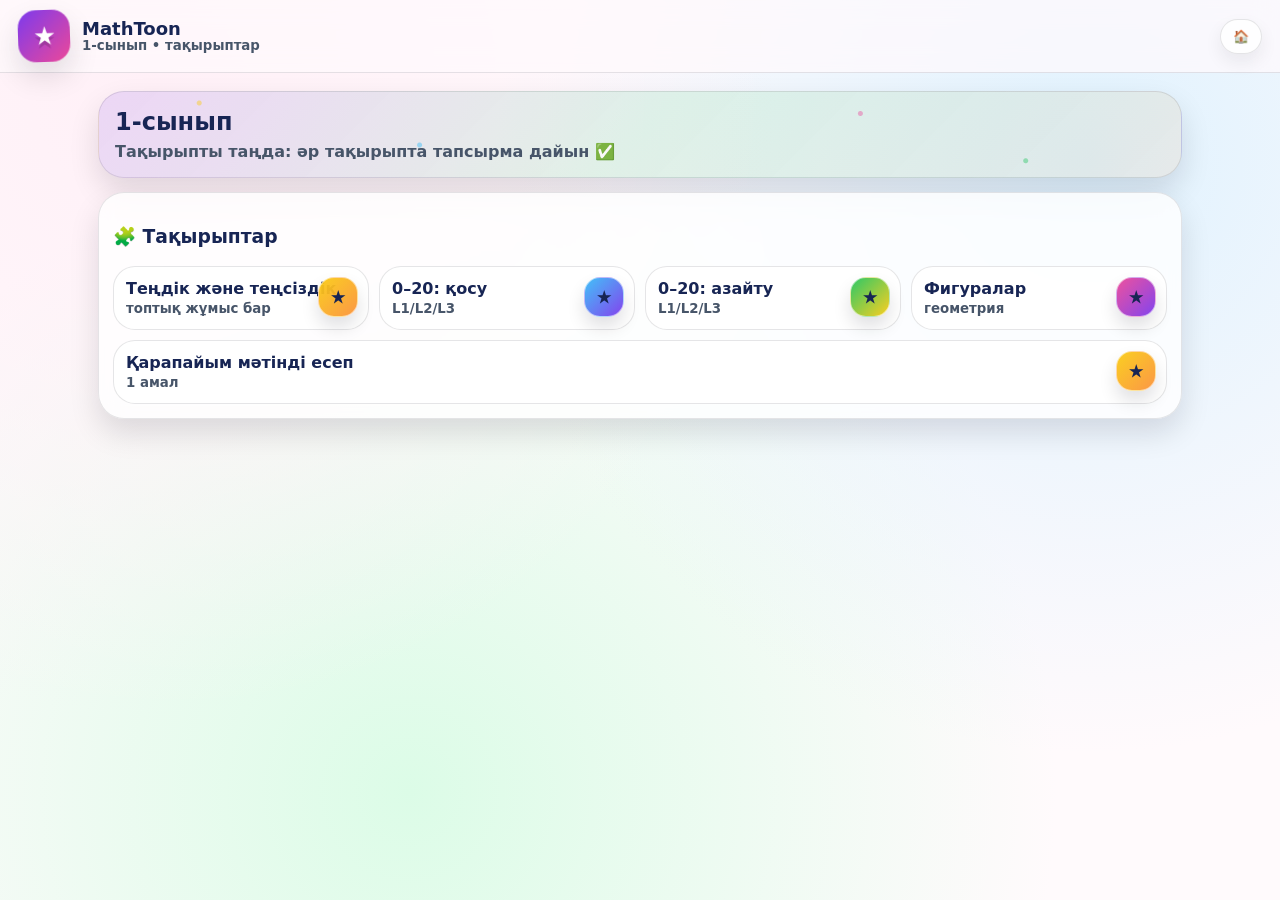
==== grade-1.html @ 5e0934bc "Create grade-1.html" ====
<!doctype html>
<html lang="kk">
<head>
  <meta charset="utf-8"/><meta name="viewport" content="width=device-width,initial-scale=1"/>
  <title>1-сынып • MathToon</title>
  <link rel="stylesheet" href="assets/style.css"/>
</head>
<body>
  <div class="topbar"><div class="nav">
    <div class="brand"><div class="logo"></div><div><h1>MathToon</h1><small>1-сынып • тақырыптар</small></div></div>
    <div class="pills"><a class="pill" href="index.html">🏠</a></div>
  </div></div>

  <div class="container">
    <section class="hero"><div class="sparkles"></div>
      <h2>1-сынып</h2><p>Тақырыпты таңда: әр тақырыпта тапсырма дайын ✅</p>
    </section>

    <div class="grid">
      <div class="card">
        <h3>🧩 Тақырыптар</h3>
        <div class="kids">
          <a class="kid" href="topic.html?g=1&tid=g1-eq89"><div class="sticker st1">★</div><strong>Теңдік және теңсіздік</strong><small>топтық жұмыс бар</small></a>
          <a class="kid" href="topic.html?g=1&tid=g1-add20"><div class="sticker st2">★</div><strong>0–20: қосу</strong><small>L1/L2/L3</small></a>
          <a class="kid" href="topic.html?g=1&tid=g1-sub20"><div class="sticker st3">★</div><strong>0–20: азайту</strong><small>L1/L2/L3</small></a>
          <a class="kid" href="topic.html?g=1&tid=g1-shapes"><div class="sticker st4">★</div><strong>Фигуралар</strong><small>геометрия</small></a>
          <a class="kid" href="topic.html?g=1&tid=g1-story1"><div class="sticker st1">★</div><strong>Қарапайым мәтінді есеп</strong><small>1 амал</small></a>
        </div>
      </div>
    </div>
  </div>
</body>
</html>
---- assets/style.css ----
:root{
  --bg1:#fff0f7; --bg2:#e0f2fe; --bg3:#dcfce7;
  --card:#ffffffcc; --ink:#172554; --muted:#475569;
  --p:#7c3aed; --g:#22c55e; --o:#fb923c; --b:#38bdf8; --y:#facc15; --pink:#ec4899;
  --stroke: rgba(2,6,23,.10);
  --shadow: 0 14px 30px rgba(2,6,23,.12);
  --r: 26px;
}
*{box-sizing:border-box}
html,body{height:100%}
body{
  margin:0;
  font-family: ui-rounded, system-ui, -apple-system, Segoe UI, Roboto, Arial;
  color:var(--ink);
  background:
    radial-gradient(circle at 12% 10%, var(--bg1), transparent 45%),
    radial-gradient(circle at 85% 18%, var(--bg2), transparent 45%),
    radial-gradient(circle at 32% 88%, var(--bg3), transparent 55%),
    #fffafc;
  overflow-x:hidden;
}
a{color:inherit;text-decoration:none}
.container{max-width:1120px;margin:0 auto;padding:18px}
.topbar{
  position:sticky;top:0;z-index:20;
  backdrop-filter: blur(12px);
  background: rgba(255,250,252,.72);
  border-bottom:1px solid var(--stroke);
}
.nav{display:flex;align-items:center;justify-content:space-between;gap:12px;padding:10px 18px}
.brand{display:flex;align-items:center;gap:12px}
.logo{
  width:52px;height:52px;border-radius:18px;
  background: linear-gradient(135deg, var(--p), var(--pink));
  box-shadow: var(--shadow);
  position:relative;
  transform: rotate(-2deg);
}
.logo:after{
  content:"★";
  position:absolute;inset:0;
  display:grid;place-items:center;
  color:white;font-weight:1000;font-size:22px;
  text-shadow: 0 4px 0 rgba(0,0,0,.15);
}
.brand h1{margin:0;font-size:18px;line-height:1.1}
.brand small{display:block;color:var(--muted);font-weight:900}
.pills{display:flex;gap:8px;flex-wrap:wrap}
.pill{
  padding:9px 12px;border-radius:999px;
  border:1px solid var(--stroke);
  background: rgba(255,255,255,.75);
  box-shadow: 0 8px 18px rgba(2,6,23,.07);
  font-weight:1000;font-size:13px;
  transition: transform .15s ease;
}
.pill:hover{transform: translateY(-1px) scale(1.01)}
.hero{
  border-radius: var(--r);
  border:1px solid var(--stroke);
  box-shadow: var(--shadow);
  padding:16px;
  background: linear-gradient(135deg, rgba(124,58,237,.14), rgba(34,197,94,.12), rgba(251,146,60,.10));
  position:relative;
  overflow:hidden;
}
.hero h2{margin:0 0 6px 0;font-size:24px}
.hero p{margin:0;color:var(--muted);font-weight:900}
.sparkles{
  position:absolute;inset:-10px;pointer-events:none;opacity:.55;
  background-image:
    radial-gradient(circle at 10% 20%, rgba(250,204,21,.8) 0 2px, transparent 3px),
    radial-gradient(circle at 30% 60%, rgba(56,189,248,.8) 0 2px, transparent 3px),
    radial-gradient(circle at 70% 30%, rgba(236,72,153,.75) 0 2px, transparent 3px),
    radial-gradient(circle at 85% 75%, rgba(34,197,94,.75) 0 2px, transparent 3px);
  animation: floaty 6s ease-in-out infinite;
}
@keyframes floaty{0%{transform:translateY(0)}50%{transform:translateY(-10px)}100%{transform:translateY(0)}}
.grid{display:grid;grid-template-columns:repeat(12,1fr);gap:14px;margin-top:14px}
.card{
  grid-column: span 12;
  background: var(--card);
  border:1px solid var(--stroke);
  border-radius: var(--r);
  padding:14px;
  box-shadow: var(--shadow);
  backdrop-filter: blur(10px);
}
@media(min-width:860px){ .span6{grid-column: span 6;} }
.btn{
  display:inline-flex;align-items:center;gap:10px;
  padding:12px 14px;border-radius:18px;
  border:1px solid var(--stroke);
  background: rgba(255,255,255,.85);
  font-weight:1000;
  cursor:pointer;
  transition: transform .15s ease;
}
.btn:hover{transform: translateY(-1px)}
.btn.g{background: linear-gradient(135deg, rgba(34,197,94,.18), rgba(56,189,248,.12))}
.btn.p{background: linear-gradient(135deg, rgba(124,58,237,.16), rgba(236,72,153,.12))}
.btn.o{background: linear-gradient(135deg, rgba(251,146,60,.18), rgba(250,204,21,.16))}
.badges{display:flex;gap:8px;flex-wrap:wrap;margin-top:8px}
.badge{
  padding:7px 10px;border-radius:999px;
  background: rgba(124,58,237,.10);
  border:1px dashed rgba(124,58,237,.22);
  font-weight:1000;font-size:12px;
}
.kids{display:flex;gap:10px;flex-wrap:wrap;margin-top:10px}
.kid{
  flex:1 1 210px;
  border-radius:22px;
  padding:12px;
  border:1px solid var(--stroke);
  background: rgba(255,255,255,.82);
  position:relative;
}
.kid strong{display:block;font-size:16px}
.kid small{color:var(--muted);font-weight:900}
.kid .sticker{
  position:absolute;right:10px;top:10px;
  width:40px;height:40px;border-radius:16px;
  display:grid;place-items:center;font-weight:1000;
  box-shadow: 0 10px 18px rgba(2,6,23,.12);
  border:1px solid rgba(255,255,255,.55);
}
.st1{background: linear-gradient(135deg, rgba(250,204,21,.95), rgba(251,146,60,.95));}
.st2{background: linear-gradient(135deg, rgba(56,189,248,.95), rgba(124,58,237,.95));}
.st3{background: linear-gradient(135deg, rgba(34,197,94,.95), rgba(250,204,21,.95));}
.st4{background: linear-gradient(135deg, rgba(236,72,153,.95), rgba(124,58,237,.95));}
.input, select{
  width:100%;
  padding:11px 12px;
  border-radius:18px;
  border:1px solid var(--stroke);
  background: rgba(255,255,255,.95);
  font-weight:1000;
}
.embed{
  position:relative; padding-top:56.25%;
  border-radius:22px; overflow:hidden;
  border:1px solid var(--stroke);
  background: rgba(2,6,23,.03);
}
.embed iframe{position:absolute; inset:0; width:100%; height:100%; border:0}
.notice{
  padding:12px;border-radius:22px;
  border:1px solid rgba(251,146,60,.26);
  background: rgba(251,146,60,.10);
  font-weight:1000;
}
.starbar{display:flex;gap:4px;margin-top:8px}
.star{filter: drop-shadow(0 6px 10px rgba(2,6,23,.18));}
@media print{
  .topbar,.btn,.pill{display:none !important}
  body{background:#fff}
  .card,.hero{box-shadow:none}
}
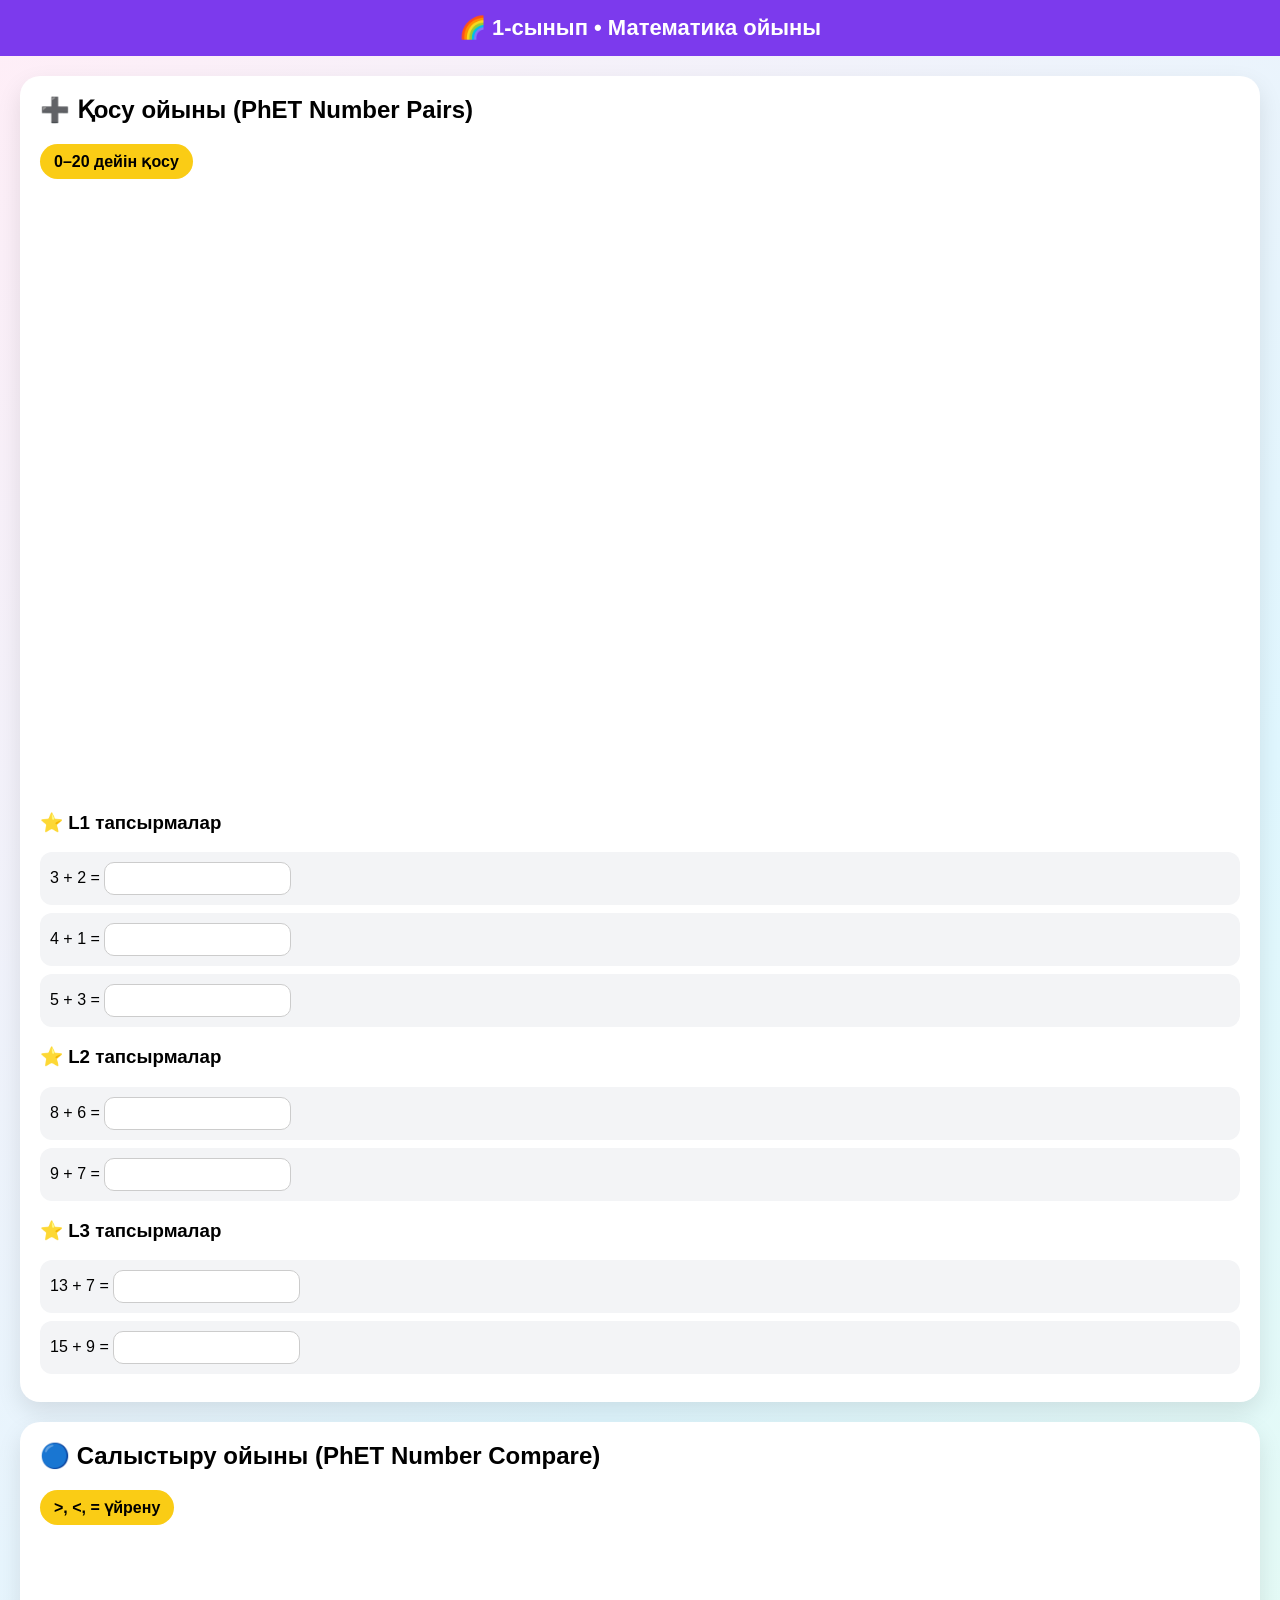
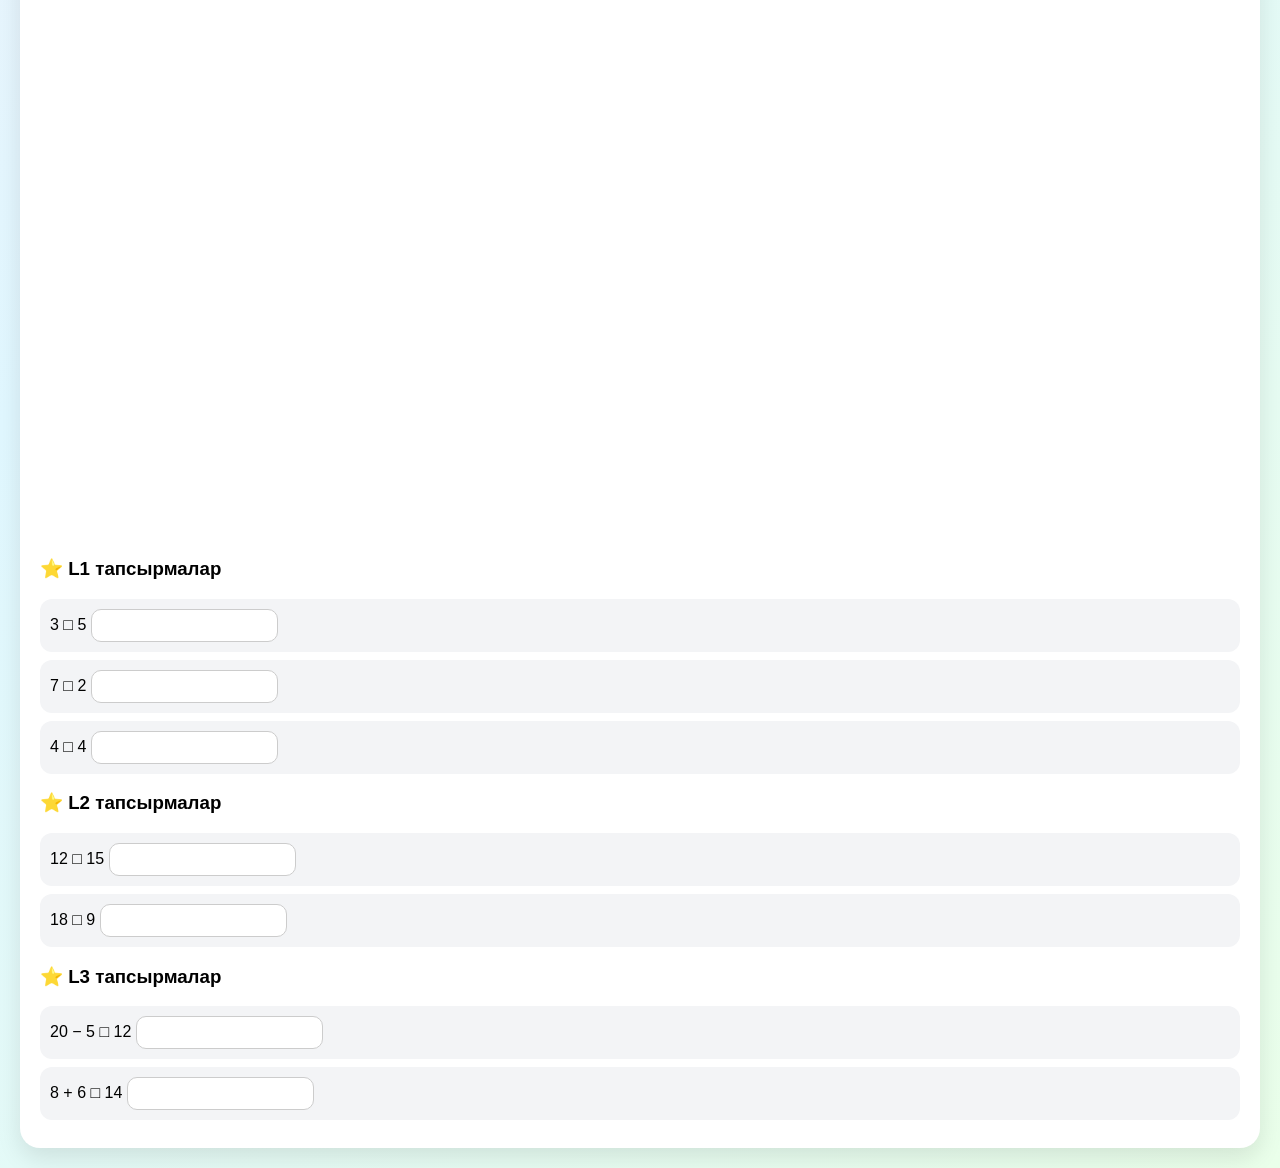
==== commit a14f1599: "Update grade-1.html" ====
--- a/grade-1.html
+++ b/grade-1.html
@@ -1,33 +1,119 @@
 <!doctype html>
 <html lang="kk">
 <head>
-  <meta charset="utf-8"/><meta name="viewport" content="width=device-width,initial-scale=1"/>
-  <title>1-сынып • MathToon</title>
-  <link rel="stylesheet" href="assets/style.css"/>
+<meta charset="utf-8"/>
+<meta name="viewport" content="width=device-width, initial-scale=1"/>
+<title>1-сынып • MathToon</title>
+
+<style>
+body{
+  margin:0;
+  font-family:Arial, sans-serif;
+  background:linear-gradient(135deg,#ffeef7,#e0f7ff,#eaffea);
+}
+header{
+  background:#7c3aed;
+  color:white;
+  padding:15px;
+  text-align:center;
+  font-size:22px;
+  font-weight:bold;
+}
+.section{
+  background:white;
+  margin:20px;
+  padding:20px;
+  border-radius:20px;
+  box-shadow:0 10px 25px rgba(0,0,0,0.1);
+}
+h2{
+  margin-top:0;
+}
+iframe{
+  width:100%;
+  height:600px;
+  border:0;
+  border-radius:20px;
+}
+.badge{
+  display:inline-block;
+  background:#facc15;
+  padding:8px 14px;
+  border-radius:20px;
+  font-weight:bold;
+  margin-bottom:10px;
+}
+.task{
+  background:#f3f4f6;
+  padding:10px;
+  border-radius:12px;
+  margin:8px 0;
+}
+input{
+  padding:8px;
+  border-radius:10px;
+  border:1px solid #ccc;
+}
+</style>
 </head>
+
 <body>
-  <div class="topbar"><div class="nav">
-    <div class="brand"><div class="logo"></div><div><h1>MathToon</h1><small>1-сынып • тақырыптар</small></div></div>
-    <div class="pills"><a class="pill" href="index.html">🏠</a></div>
-  </div></div>
 
-  <div class="container">
-    <section class="hero"><div class="sparkles"></div>
-      <h2>1-сынып</h2><p>Тақырыпты таңда: әр тақырыпта тапсырма дайын ✅</p>
-    </section>
+<header>
+🌈 1-сынып • Математика ойыны
+</header>
 
-    <div class="grid">
-      <div class="card">
-        <h3>🧩 Тақырыптар</h3>
-        <div class="kids">
-          <a class="kid" href="topic.html?g=1&tid=g1-eq89"><div class="sticker st1">★</div><strong>Теңдік және теңсіздік</strong><small>топтық жұмыс бар</small></a>
-          <a class="kid" href="topic.html?g=1&tid=g1-add20"><div class="sticker st2">★</div><strong>0–20: қосу</strong><small>L1/L2/L3</small></a>
-          <a class="kid" href="topic.html?g=1&tid=g1-sub20"><div class="sticker st3">★</div><strong>0–20: азайту</strong><small>L1/L2/L3</small></a>
-          <a class="kid" href="topic.html?g=1&tid=g1-shapes"><div class="sticker st4">★</div><strong>Фигуралар</strong><small>геометрия</small></a>
-          <a class="kid" href="topic.html?g=1&tid=g1-story1"><div class="sticker st1">★</div><strong>Қарапайым мәтінді есеп</strong><small>1 амал</small></a>
-        </div>
-      </div>
-    </div>
-  </div>
+<!-- =================== ҚОСУ =================== -->
+
+<div class="section">
+<h2>➕ Қосу ойыны (PhET Number Pairs)</h2>
+<span class="badge">0–20 дейін қосу</span>
+
+<iframe 
+src="https://phet.colorado.edu/sims/html/number-pairs/2.0.0/number-pairs_all_iframe.html"
+allowfullscreen>
+</iframe>
+
+<h3>⭐ L1 тапсырмалар</h3>
+<div class="task">3 + 2 = <input></div>
+<div class="task">4 + 1 = <input></div>
+<div class="task">5 + 3 = <input></div>
+
+<h3>⭐ L2 тапсырмалар</h3>
+<div class="task">8 + 6 = <input></div>
+<div class="task">9 + 7 = <input></div>
+
+<h3>⭐ L3 тапсырмалар</h3>
+<div class="task">13 + 7 = <input></div>
+<div class="task">15 + 9 = <input></div>
+
+</div>
+
+<!-- =================== САЛЫСТЫРУ =================== -->
+
+<div class="section">
+<h2>🔵 Салыстыру ойыны (PhET Number Compare)</h2>
+<span class="badge">>, <, = үйрену</span>
+
+<iframe 
+src="https://phet.colorado.edu/sims/html/number-compare/1.0.6/number-compare_all_iframe.html"
+allowfullscreen>
+</iframe>
+
+<h3>⭐ L1 тапсырмалар</h3>
+<div class="task">3 □ 5 <input></div>
+<div class="task">7 □ 2 <input></div>
+<div class="task">4 □ 4 <input></div>
+
+<h3>⭐ L2 тапсырмалар</h3>
+<div class="task">12 □ 15 <input></div>
+<div class="task">18 □ 9 <input></div>
+
+<h3>⭐ L3 тапсырмалар</h3>
+<div class="task">20 − 5 □ 12 <input></div>
+<div class="task">8 + 6 □ 14 <input></div>
+
+</div>
+
 </body>
 </html>
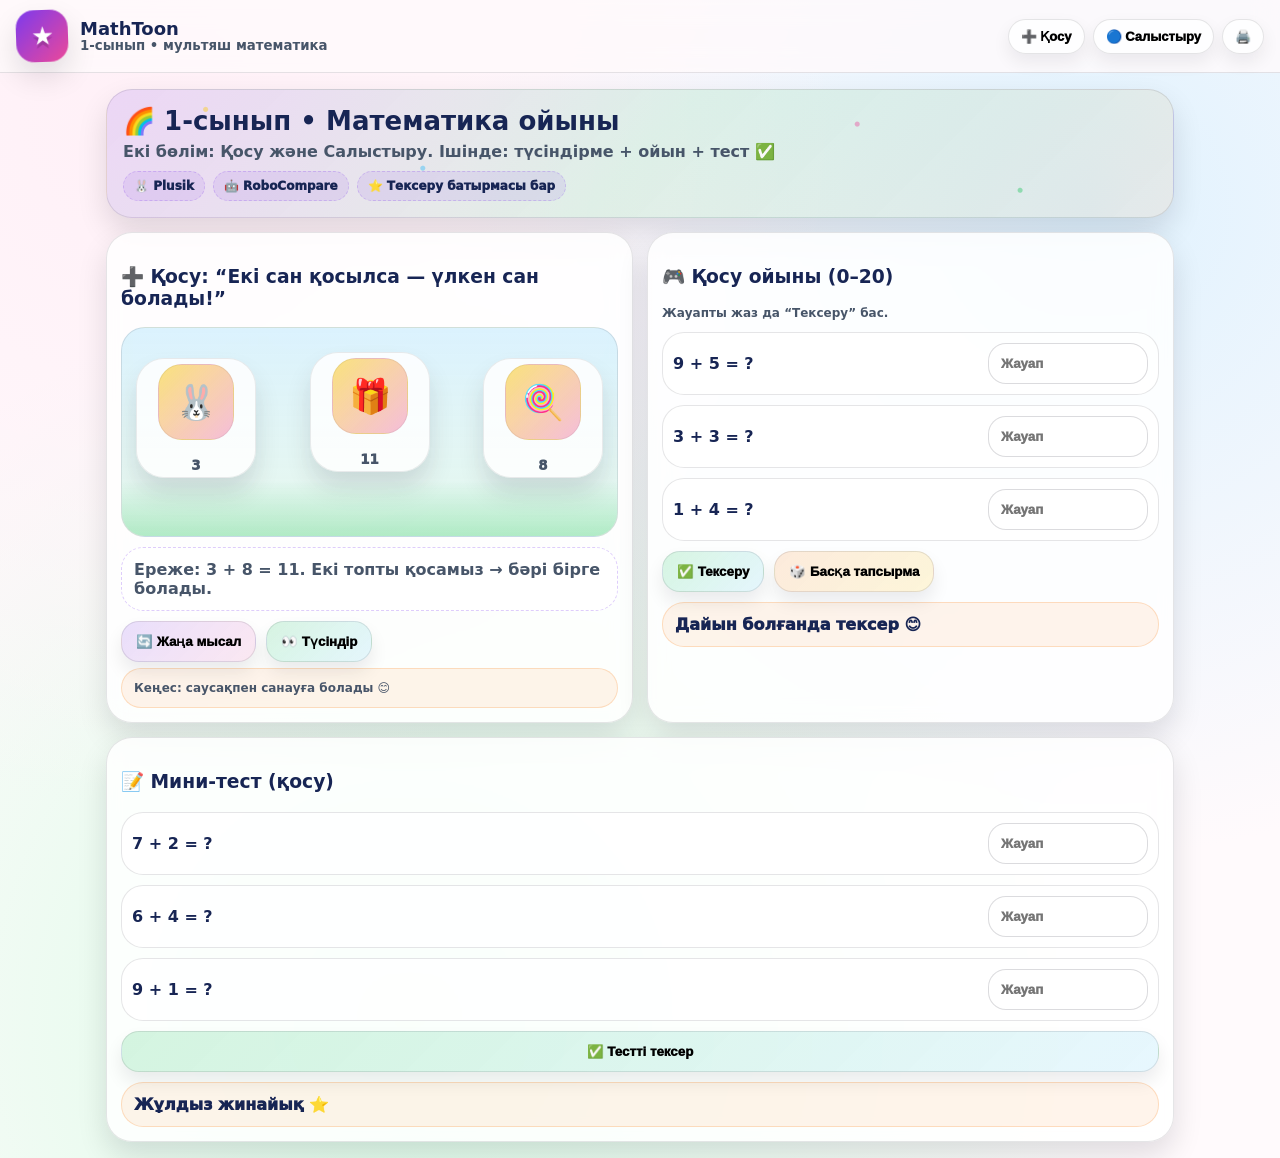
==== commit fc2e77a5: "Update grade-1.html" ====
--- a/grade-1.html
+++ b/grade-1.html
@@ -6,114 +6,570 @@
 <title>1-сынып • MathToon</title>
 
 <style>
+:root{
+  --bg1:#fff0f7; --bg2:#e0f2fe; --bg3:#dcfce7;
+  --ink:#172554; --muted:#475569;
+  --p:#7c3aed; --g:#22c55e; --o:#fb923c; --b:#38bdf8; --y:#facc15; --pink:#ec4899;
+  --stroke: rgba(2,6,23,.10);
+  --shadow: 0 14px 30px rgba(2,6,23,.12);
+  --r: 26px;
+}
+*{box-sizing:border-box}
 body{
   margin:0;
-  font-family:Arial, sans-serif;
-  background:linear-gradient(135deg,#ffeef7,#e0f7ff,#eaffea);
+  font-family: ui-rounded, system-ui, -apple-system, Segoe UI, Roboto, Arial;
+  color:var(--ink);
+  background:
+    radial-gradient(circle at 12% 10%, var(--bg1), transparent 45%),
+    radial-gradient(circle at 85% 18%, var(--bg2), transparent 45%),
+    radial-gradient(circle at 32% 88%, var(--bg3), transparent 55%),
+    #fffafc;
 }
 header{
-  background:#7c3aed;
-  color:white;
-  padding:15px;
-  text-align:center;
-  font-size:22px;
-  font-weight:bold;
-}
-.section{
-  background:white;
-  margin:20px;
-  padding:20px;
-  border-radius:20px;
-  box-shadow:0 10px 25px rgba(0,0,0,0.1);
-}
-h2{
-  margin-top:0;
-}
-iframe{
+  position:sticky;top:0;z-index:20;
+  backdrop-filter: blur(12px);
+  background: rgba(255,250,252,.80);
+  border-bottom:1px solid var(--stroke);
+  padding:10px 16px;
+  display:flex;align-items:center;justify-content:space-between;gap:12px;
+}
+.brand{display:flex;align-items:center;gap:12px}
+.logo{
+  width:52px;height:52px;border-radius:18px;
+  background: linear-gradient(135deg, var(--p), var(--pink));
+  box-shadow: var(--shadow);
+  position:relative;
+  transform: rotate(-2deg);
+}
+.logo:after{
+  content:"★";
+  position:absolute;inset:0;
+  display:grid;place-items:center;
+  color:white;font-weight:1000;font-size:22px;
+  text-shadow: 0 4px 0 rgba(0,0,0,.15);
+}
+.brand h1{margin:0;font-size:18px;line-height:1.1}
+.brand small{display:block;color:var(--muted);font-weight:900}
+.pills{display:flex;gap:8px;flex-wrap:wrap}
+.pill{
+  padding:9px 12px;border-radius:999px;
+  border:1px solid var(--stroke);
+  background: rgba(255,255,255,.75);
+  box-shadow: 0 8px 18px rgba(2,6,23,.07);
+  font-weight:1000;font-size:13px;
+  cursor:pointer;
+}
+.container{max-width:1100px;margin:0 auto;padding:16px}
+.hero{
+  border-radius: var(--r);
+  border:1px solid var(--stroke);
+  box-shadow: var(--shadow);
+  padding:16px;
+  background: linear-gradient(135deg, rgba(124,58,237,.14), rgba(34,197,94,.12), rgba(251,146,60,.10));
+  position:relative;
+  overflow:hidden;
+}
+.sparkles{
+  position:absolute;inset:-10px;pointer-events:none;opacity:.55;
+  background-image:
+    radial-gradient(circle at 10% 20%, rgba(250,204,21,.8) 0 2px, transparent 3px),
+    radial-gradient(circle at 30% 60%, rgba(56,189,248,.8) 0 2px, transparent 3px),
+    radial-gradient(circle at 70% 30%, rgba(236,72,153,.75) 0 2px, transparent 3px),
+    radial-gradient(circle at 85% 75%, rgba(34,197,94,.75) 0 2px, transparent 3px);
+  animation: floaty 6s ease-in-out infinite;
+}
+@keyframes floaty{0%{transform:translateY(0)}50%{transform:translateY(-10px)}100%{transform:translateY(0)}}
+.hero h2{margin:0 0 6px 0;font-size:26px}
+.hero p{margin:0;color:var(--muted);font-weight:900}
+.badges{display:flex;gap:8px;flex-wrap:wrap;margin-top:10px}
+.badge{
+  padding:7px 10px;border-radius:999px;
+  background: rgba(124,58,237,.10);
+  border:1px dashed rgba(124,58,237,.22);
+  font-weight:1000;font-size:12px;
+}
+
+.grid{display:grid;grid-template-columns:repeat(12,1fr);gap:14px;margin-top:14px}
+.card{
+  grid-column: span 12;
+  background: rgba(255,255,255,.84);
+  border:1px solid var(--stroke);
+  border-radius: var(--r);
+  padding:14px;
+  box-shadow: var(--shadow);
+  backdrop-filter: blur(10px);
+}
+@media(min-width:900px){ .span6{grid-column: span 6;} .span4{grid-column: span 4;} .span8{grid-column: span 8;} }
+
+.btn{
+  display:inline-flex;align-items:center;gap:10px;
+  padding:12px 14px;border-radius:18px;
+  border:1px solid var(--stroke);
+  background: rgba(255,255,255,.85);
+  font-weight:1000;
+  cursor:pointer;
+  box-shadow: 0 10px 18px rgba(2,6,23,.08);
+}
+.btn.g{background: linear-gradient(135deg, rgba(34,197,94,.18), rgba(56,189,248,.12))}
+.btn.p{background: linear-gradient(135deg, rgba(124,58,237,.16), rgba(236,72,153,.12))}
+.btn.o{background: linear-gradient(135deg, rgba(251,146,60,.18), rgba(250,204,21,.16))}
+
+.scene{
+  border:1px solid var(--stroke);
+  border-radius: 24px;
+  background: linear-gradient(180deg, rgba(56,189,248,.18), rgba(34,197,94,.10));
+  padding:12px;
+  position:relative;
+  overflow:hidden;
+  min-height: 210px;
+}
+.ground{position:absolute;left:0;right:0;bottom:0;height:56px;background: linear-gradient(180deg, rgba(34,197,94,.0), rgba(34,197,94,.28));}
+.cloud{
+  position:absolute;top:18px;width:90px;height:40px;border-radius:999px;
+  background: rgba(255,255,255,.85);
+  border:1px solid rgba(2,6,23,.06);
+  filter: drop-shadow(0 10px 14px rgba(2,6,23,.08));
+  animation: cloudMove 10s linear infinite;
+}
+.cloud:before,.cloud:after{content:"";position:absolute;background: rgba(255,255,255,.88);border-radius:999px;border:1px solid rgba(2,6,23,.05);}
+.cloud:before{width:42px;height:42px;left:10px;top:-16px}
+.cloud:after{width:52px;height:52px;left:34px;top:-22px}
+@keyframes cloudMove{0%{transform:translateX(-120px)}100%{transform:translateX(1200px)}}
+
+.char{
+  width:120px;height:120px;border-radius:28px;
+  border:1px solid rgba(2,6,23,.08);
+  background: rgba(255,255,255,.85);
+  position:absolute;bottom:58px;
+  display:grid;place-items:center;
+  box-shadow: 0 16px 26px rgba(2,6,23,.12);
+  animation: hop 1.6s ease-in-out infinite;
+}
+@keyframes hop{0%,100%{transform:translateY(0)}50%{transform:translateY(-10px)}}
+.left{left:14px}
+.right{right:14px; animation-delay:.2s}
+.face{
+  width:76px;height:76px;border-radius:24px;
+  background: linear-gradient(135deg, rgba(250,204,21,.55), rgba(236,72,153,.35));
+  display:grid;place-items:center;
+  font-size:34px;
+  border:1px solid rgba(2,6,23,.06);
+}
+.char small{display:block;margin-top:8px;font-weight:1000;color:var(--muted)}
+.bubble{
+  margin-top:10px;
+  padding:12px;border-radius:22px;
+  background: rgba(255,255,255,.78);
+  border:1px dashed rgba(124,58,237,.25);
+  font-weight:900;color:var(--muted);
+}
+
+.row{
+  display:grid;grid-template-columns:1fr 160px;gap:10px;
+  align-items:center;
+  padding:10px;border-radius:22px;
+  border:1px solid rgba(2,6,23,.10);
+  background: rgba(255,255,255,.75);
+  margin-top:10px;
+}
+.input{
   width:100%;
-  height:600px;
-  border:0;
-  border-radius:20px;
-}
-.badge{
-  display:inline-block;
-  background:#facc15;
-  padding:8px 14px;
-  border-radius:20px;
-  font-weight:bold;
-  margin-bottom:10px;
-}
-.task{
-  background:#f3f4f6;
-  padding:10px;
-  border-radius:12px;
-  margin:8px 0;
-}
-input{
-  padding:8px;
-  border-radius:10px;
-  border:1px solid #ccc;
-}
+  padding:12px 12px;
+  border-radius:18px;
+  border:1px solid rgba(2,6,23,.14);
+  font-weight:1000;
+  background: rgba(255,255,255,.95);
+}
+.note{
+  padding:12px;border-radius:22px;
+  border:1px solid rgba(251,146,60,.26);
+  background: rgba(251,146,60,.10);
+  font-weight:1000;
+  margin-top:10px;
+}
+.small{font-size:12px;color:var(--muted);font-weight:900;margin-top:6px}
+
+.dropZone{
+  display:grid;grid-template-columns:1fr 110px 1fr;gap:10px;
+  align-items:center;
+  padding:10px;border-radius:22px;
+  border:1px solid rgba(2,6,23,.10);
+  background: rgba(255,255,255,.75);
+  margin-top:10px;
+}
+.numBox{
+  height:66px;border-radius:20px;
+  border:1px solid rgba(2,6,23,.10);
+  display:grid;place-items:center;
+  font-size:28px;font-weight:1000;
+  background: linear-gradient(135deg, rgba(250,204,21,.18), rgba(34,197,94,.10));
+}
+.slot{
+  height:66px;border-radius:20px;
+  border:2px dashed rgba(124,58,237,.35);
+  display:grid;place-items:center;
+  font-size:30px;font-weight:1000;
+  background: rgba(124,58,237,.06);
+}
+.tokens{display:flex;gap:10px;flex-wrap:wrap;margin-top:10px}
+.token{
+  padding:10px 14px;border-radius:18px;
+  background: rgba(255,255,255,.88);
+  border:1px solid rgba(2,6,23,.10);
+  font-weight:1000;
+  cursor:grab;
+  user-select:none;
+  box-shadow: 0 10px 18px rgba(2,6,23,.08);
+}
+.ok{border-color: rgba(34,197,94,.55)!important; background: rgba(34,197,94,.10)!important}
+.bad{border-color: rgba(239,68,68,.55)!important; background: rgba(239,68,68,.08)!important}
+
+.tabs{display:flex;gap:10px;flex-wrap:wrap;margin-top:10px}
+.tab{padding:10px 12px;border-radius:16px;border:1px solid var(--stroke);background:rgba(255,255,255,.8);font-weight:1000;cursor:pointer}
+.tab.active{outline:3px solid rgba(124,58,237,.18)}
+.hidden{display:none}
 </style>
 </head>
 
 <body>
-
 <header>
-🌈 1-сынып • Математика ойыны
+  <div class="brand">
+    <div class="logo"></div>
+    <div>
+      <h1>MathToon</h1>
+      <small>1-сынып • мультяш математика</small>
+    </div>
+  </div>
+  <div class="pills">
+    <button class="pill" id="goAdd">➕ Қосу</button>
+    <button class="pill" id="goCmp">🔵 Салыстыру</button>
+    <button class="pill" onclick="window.print()">🖨️</button>
+  </div>
 </header>
 
-<!-- =================== ҚОСУ =================== -->
-
-<div class="section">
-<h2>➕ Қосу ойыны (PhET Number Pairs)</h2>
-<span class="badge">0–20 дейін қосу</span>
-
-<iframe 
-src="https://phet.colorado.edu/sims/html/number-pairs/2.0.0/number-pairs_all_iframe.html"
-allowfullscreen>
-</iframe>
-
-<h3>⭐ L1 тапсырмалар</h3>
-<div class="task">3 + 2 = <input></div>
-<div class="task">4 + 1 = <input></div>
-<div class="task">5 + 3 = <input></div>
-
-<h3>⭐ L2 тапсырмалар</h3>
-<div class="task">8 + 6 = <input></div>
-<div class="task">9 + 7 = <input></div>
-
-<h3>⭐ L3 тапсырмалар</h3>
-<div class="task">13 + 7 = <input></div>
-<div class="task">15 + 9 = <input></div>
+<div class="container">
+  <section class="hero">
+    <div class="sparkles"></div>
+    <h2>🌈 1-сынып • Математика ойыны</h2>
+    <p>Екі бөлім: <b>Қосу</b> және <b>Салыстыру</b>. Ішінде: түсіндірме + ойын + тест ✅</p>
+    <div class="badges">
+      <span class="badge">🐰 Plusik</span>
+      <span class="badge">🤖 RoboCompare</span>
+      <span class="badge">⭐ Тексеру батырмасы бар</span>
+    </div>
+  </section>
+
+  <!-- ===================== ҚОСУ ===================== -->
+  <div id="pageAdd">
+    <div class="grid">
+      <div class="card span6">
+        <h3>➕ Қосу: “Екі сан қосылса — үлкен сан болады!”</h3>
+        <div class="scene">
+          <div class="cloud" style="left:-120px; animation-duration: 11s;"></div>
+          <div class="cloud" style="left:-280px; top:52px; animation-duration: 13s; opacity:.8;"></div>
+
+          <div class="char left">
+            <div class="face">🐰</div>
+            <small id="addA">3</small>
+          </div>
+
+          <div class="char right">
+            <div class="face">🍭</div>
+            <small id="addB">2</small>
+          </div>
+
+          <div class="char" style="left:50%;transform:translateX(-50%);bottom:64px;animation-delay:.1s;">
+            <div class="face">🎁</div>
+            <small id="addSum">5</small>
+          </div>
+
+          <div class="ground"></div>
+        </div>
+
+        <div class="bubble" id="addRule">
+          Ереже: <b>3 + 2 = 5</b>. Екі топты қосамыз → бәрі бірге болады.
+        </div>
+
+        <div style="display:flex;gap:10px;flex-wrap:wrap;margin-top:10px">
+          <button class="btn p" id="addNew">🔄 Жаңа мысал</button>
+          <button class="btn g" id="addShow">👀 Түсіндір</button>
+        </div>
+
+        <div class="note small">Кеңес: саусақпен санауға болады 😊</div>
+      </div>
+
+      <div class="card span6">
+        <h3>🎮 Қосу ойыны (0–20)</h3>
+        <p class="small">Жауапты жаз да “Тексеру” бас.</p>
+
+        <div class="row">
+          <div><b id="q1">3 + 2 = ?</b></div>
+          <input class="input" id="a1" placeholder="Жауап"/>
+        </div>
+        <div class="row">
+          <div><b id="q2">4 + 1 = ?</b></div>
+          <input class="input" id="a2" placeholder="Жауап"/>
+        </div>
+        <div class="row">
+          <div><b id="q3">5 + 3 = ?</b></div>
+          <input class="input" id="a3" placeholder="Жауап"/>
+        </div>
+
+        <div style="display:flex;gap:10px;flex-wrap:wrap;margin-top:10px">
+          <button class="btn g" id="checkAdd">✅ Тексеру</button>
+          <button class="btn o" id="newAdd">🎲 Басқа тапсырма</button>
+        </div>
+
+        <div class="note" id="addMsg">Дайын болғанда тексер 😊</div>
+      </div>
+
+      <div class="card">
+        <h3>📝 Мини-тест (қосу)</h3>
+        <div class="row"><div><b>7 + 2 = ?</b></div><input class="input addT" data-ok="9" placeholder="Жауап"/></div>
+        <div class="row"><div><b>6 + 4 = ?</b></div><input class="input addT" data-ok="10" placeholder="Жауап"/></div>
+        <div class="row"><div><b>9 + 1 = ?</b></div><input class="input addT" data-ok="10" placeholder="Жауап"/></div>
+        <button class="btn g" id="checkAddTest" style="margin-top:10px;width:100%;justify-content:center">✅ Тестті тексер</button>
+        <div class="note" id="addTestMsg">Жұлдыз жинайық ⭐</div>
+      </div>
+    </div>
+  </div>
+
+  <!-- ===================== САЛЫСТЫРУ ===================== -->
+  <div id="pageCmp" class="hidden">
+    <div class="grid">
+      <div class="card span6">
+        <h3>🔵 Салыстыру: “Кім үлкен? кім кіші? кім тең?”</h3>
+
+        <div class="scene">
+          <div class="cloud" style="left:-120px; animation-duration: 12s;"></div>
+          <div class="cloud" style="left:-280px; top:52px; animation-duration: 14s; opacity:.8;"></div>
+
+          <div class="char left">
+            <div class="face">🐣</div>
+            <small id="cmpA">3</small>
+          </div>
+
+          <div class="char right">
+            <div class="face">🤖</div>
+            <small id="cmpB">5</small>
+          </div>
+
+          <div class="char" style="left:50%;transform:translateX(-50%);bottom:64px;animation-delay:.1s;">
+            <div class="face" id="cmpSignFace">❓</div>
+            <small id="cmpSign">?</small>
+          </div>
+
+          <div class="ground"></div>
+        </div>
+
+        <div class="bubble" id="cmpRule">
+          Ереже: үлкен санға “ауыз” ашылады. (>, <, =)
+        </div>
+
+        <div style="display:flex;gap:10px;flex-wrap:wrap;margin-top:10px">
+          <button class="btn p" id="cmpNew">🔄 Жаңа мысал</button>
+          <button class="btn g" id="cmpShow">👀 Түсіндір</button>
+        </div>
+
+        <div class="note small">Мысал: 2 &lt; 7, 6 &gt; 4, 5 = 5</div>
+      </div>
+
+      <div class="card span6">
+        <h3>🎮 Ойын: белгіні таңда</h3>
+        <p class="small">Белгіні сүйреп қой да “Тексеру” бас.</p>
+
+        <div class="dropZone">
+          <div class="numBox" id="xA">8</div>
+          <div class="slot" id="slot">⬇️</div>
+          <div class="numBox" id="xB">3</div>
+        </div>
+
+        <div class="tokens">
+          <div class="token" draggable="true" data-v="=">=</div>
+          <div class="token" draggable="true" data-v=">">&gt;</div>
+          <div class="token" draggable="true" data-v="<">&lt;</div>
+        </div>
+
+        <div style="display:flex;gap:10px;flex-wrap:wrap;margin-top:10px">
+          <button class="btn g" id="checkCmp">✅ Тексеру</button>
+          <button class="btn o" id="newCmp">🎲 Басқа жұп</button>
+        </div>
+
+        <div class="note" id="cmpMsg">Дайын болғанда тексер 😊</div>
+      </div>
+
+      <div class="card">
+        <h3>📝 Мини-тест (салыстыру)</h3>
+        <div class="row"><div><b>3 □ 9</b></div><input class="input cmpT" data-ok="<" placeholder="Белгі жаз"/></div>
+        <div class="row"><div><b>7 □ 7</b></div><input class="input cmpT" data-ok="=" placeholder="Белгі жаз"/></div>
+        <div class="row"><div><b>10 □ 4</b></div><input class="input cmpT" data-ok=">" placeholder="Белгі жаз"/></div>
+        <button class="btn g" id="checkCmpTest" style="margin-top:10px;width:100%;justify-content:center">✅ Тестті тексер</button>
+        <div class="note" id="cmpTestMsg">Жұлдыз жинайық ⭐</div>
+      </div>
+    </div>
+  </div>
 
 </div>
 
-<!-- =================== САЛЫСТЫРУ =================== -->
-
-<div class="section">
-<h2>🔵 Салыстыру ойыны (PhET Number Compare)</h2>
-<span class="badge">>, <, = үйрену</span>
-
-<iframe 
-src="https://phet.colorado.edu/sims/html/number-compare/1.0.6/number-compare_all_iframe.html"
-allowfullscreen>
-</iframe>
-
-<h3>⭐ L1 тапсырмалар</h3>
-<div class="task">3 □ 5 <input></div>
-<div class="task">7 □ 2 <input></div>
-<div class="task">4 □ 4 <input></div>
-
-<h3>⭐ L2 тапсырмалар</h3>
-<div class="task">12 □ 15 <input></div>
-<div class="task">18 □ 9 <input></div>
-
-<h3>⭐ L3 тапсырмалар</h3>
-<div class="task">20 − 5 □ 12 <input></div>
-<div class="task">8 + 6 □ 14 <input></div>
-
-</div>
-
+<script>
+/* --------- Бет ауыстыру --------- */
+const pageAdd = document.getElementById("pageAdd");
+const pageCmp = document.getElementById("pageCmp");
+document.getElementById("goAdd").onclick = ()=>{ pageAdd.classList.remove("hidden"); pageCmp.classList.add("hidden"); window.scrollTo(0,0); };
+document.getElementById("goCmp").onclick = ()=>{ pageCmp.classList.remove("hidden"); pageAdd.classList.add("hidden"); window.scrollTo(0,0); };
+
+/* --------- ҚОСУ: анимациялық мысал --------- */
+const addA = document.getElementById("addA");
+const addB = document.getElementById("addB");
+const addSum = document.getElementById("addSum");
+const addRule = document.getElementById("addRule");
+function newAddExample(){
+  const A = Math.floor(Math.random()*10)+1;
+  const B = Math.floor(Math.random()*10)+1;
+  addA.textContent = A;
+  addB.textContent = B;
+  addSum.textContent = A+B;
+  addRule.innerHTML = `Ереже: <b>${A} + ${B} = ${A+B}</b>. Екі топты қосамыз → бәрі бірге болады.`;
+}
+document.getElementById("addNew").onclick = newAddExample;
+document.getElementById("addShow").onclick = ()=>{ addRule.classList.add("ok"); setTimeout(()=>addRule.classList.remove("ok"),600); };
+newAddExample();
+
+/* --------- ҚОСУ: 3 тапсырма генерация --------- */
+let addQs = [];
+function genAddSet(){
+  addQs = [];
+  for(let i=0;i<3;i++){
+    const A = Math.floor(Math.random()*11);
+    const B = Math.floor(Math.random()*11);
+    addQs.push([A,B]);
+  }
+  document.getElementById("q1").textContent = `${addQs[0][0]} + ${addQs[0][1]} = ?`;
+  document.getElementById("q2").textContent = `${addQs[1][0]} + ${addQs[1][1]} = ?`;
+  document.getElementById("q3").textContent = `${addQs[2][0]} + ${addQs[2][1]} = ?`;
+  document.getElementById("a1").value = "";
+  document.getElementById("a2").value = "";
+  document.getElementById("a3").value = "";
+  document.getElementById("addMsg").textContent = "Дайын болғанда тексер 😊";
+}
+document.getElementById("newAdd").onclick = genAddSet;
+document.getElementById("checkAdd").onclick = ()=>{
+  const got = [
+    document.getElementById("a1").value.trim(),
+    document.getElementById("a2").value.trim(),
+    document.getElementById("a3").value.trim()
+  ];
+  let ok = 0;
+  got.forEach((v,i)=>{
+    const need = String(addQs[i][0]+addQs[i][1]);
+    if(v === need) ok++;
+  });
+  document.getElementById("addMsg").textContent = `Нәтиже: ${ok}/3 ⭐`;
+};
+genAddSet();
+
+/* --------- ҚОСУ: мини-тест --------- */
+document.getElementById("checkAddTest").onclick = ()=>{
+  const inputs = [...document.querySelectorAll(".addT")];
+  let ok = 0;
+  inputs.forEach(inp=>{
+    const got = (inp.value||"").trim();
+    const need = inp.dataset.ok;
+    if(got === need){ ok++; inp.style.borderColor = "rgba(34,197,94,.6)"; }
+    else { inp.style.borderColor = "rgba(239,68,68,.6)"; }
+  });
+  document.getElementById("addTestMsg").textContent = `Нәтиже: ${ok}/${inputs.length} ⭐`;
+};
+
+/* --------- САЛЫСТЫРУ: ереже/мысал --------- */
+const cmpA = document.getElementById("cmpA");
+const cmpB = document.getElementById("cmpB");
+const cmpSign = document.getElementById("cmpSign");
+const cmpSignFace = document.getElementById("cmpSignFace");
+const cmpRule = document.getElementById("cmpRule");
+
+function signFor(A,B){
+  if(A>B) return ">";
+  if(A<B) return "<";
+  return "=";
+}
+function newCmpExample(){
+  const A = Math.floor(Math.random()*10)+1;
+  const B = Math.floor(Math.random()*10)+1;
+  const s = signFor(A,B);
+  cmpA.textContent = A;
+  cmpB.textContent = B;
+  cmpSign.textContent = s;
+  cmpSignFace.textContent = (s==="=")?"🟣":(s===">")?"🔵":"🟢";
+  cmpRule.innerHTML = `Мысал: <b>${A} ${s} ${B}</b>. Белгі “аузы” <b>үлкен санға</b> ашылады.`;
+}
+document.getElementById("cmpNew").onclick = newCmpExample;
+document.getElementById("cmpShow").onclick = ()=>{ cmpRule.classList.add("ok"); setTimeout(()=>cmpRule.classList.remove("ok"),600); };
+newCmpExample();
+
+/* --------- САЛЫСТЫРУ: drag & drop --------- */
+const slot = document.getElementById("slot");
+let dropped = null;
+
+document.querySelectorAll(".token").forEach(t=>{
+  t.addEventListener("dragstart", e=>{
+    e.dataTransfer.setData("text/plain", t.dataset.v);
+  });
+});
+slot.addEventListener("dragover", e=>{ e.preventDefault(); slot.classList.add("ok"); });
+slot.addEventListener("dragleave", ()=> slot.classList.remove("ok"));
+slot.addEventListener("drop", e=>{
+  e.preventDefault();
+  dropped = e.dataTransfer.getData("text/plain");
+  slot.textContent = dropped === "<" ? "‹" : dropped;
+  slot.classList.remove("ok","bad");
+});
+
+function newCmpPair(){
+  const A = Math.floor(Math.random()*10)+1;
+  const B = Math.floor(Math.random()*10)+1;
+  document.getElementById("xA").textContent = A;
+  document.getElementById("xB").textContent = B;
+  dropped = null;
+  slot.textContent = "⬇️";
+  slot.classList.remove("ok","bad");
+  document.getElementById("cmpMsg").textContent = "Дайын болғанда тексер 😊";
+}
+document.getElementById("newCmp").onclick = newCmpPair;
+
+document.getElementById("checkCmp").onclick = ()=>{
+  const A = Number(document.getElementById("xA").textContent);
+  const B = Number(document.getElementById("xB").textContent);
+  const need = signFor(A,B);
+  const msg = document.getElementById("cmpMsg");
+
+  if(!dropped){
+    slot.classList.add("bad");
+    msg.textContent = "Алдымен белгіні сүйреп қой 😊";
+    return;
+  }
+  if(dropped === need){
+    slot.classList.add("ok"); slot.classList.remove("bad");
+    msg.textContent = "Жарайсың! Дұрыс ✅";
+  } else {
+    slot.classList.add("bad"); slot.classList.remove("ok");
+    msg.textContent = "Қайта көр! Дұрысы: " + need;
+  }
+};
+newCmpPair();
+
+/* --------- САЛЫСТЫРУ: мини-тест --------- */
+document.getElementById("checkCmpTest").onclick = ()=>{
+  const inputs = [...document.querySelectorAll(".cmpT")];
+  let ok = 0;
+  inputs.forEach(inp=>{
+    const got = (inp.value||"").trim().replace("‹","<").replace("›",">");
+    const need = inp.dataset.ok;
+    if(got === need){ ok++; inp.style.borderColor = "rgba(34,197,94,.6)"; }
+    else { inp.style.borderColor = "rgba(239,68,68,.6)"; }
+  });
+  document.getElementById("cmpTestMsg").textContent = `Нәтиже: ${ok}/${inputs.length} ⭐`;
+};
+</script>
 </body>
 </html>
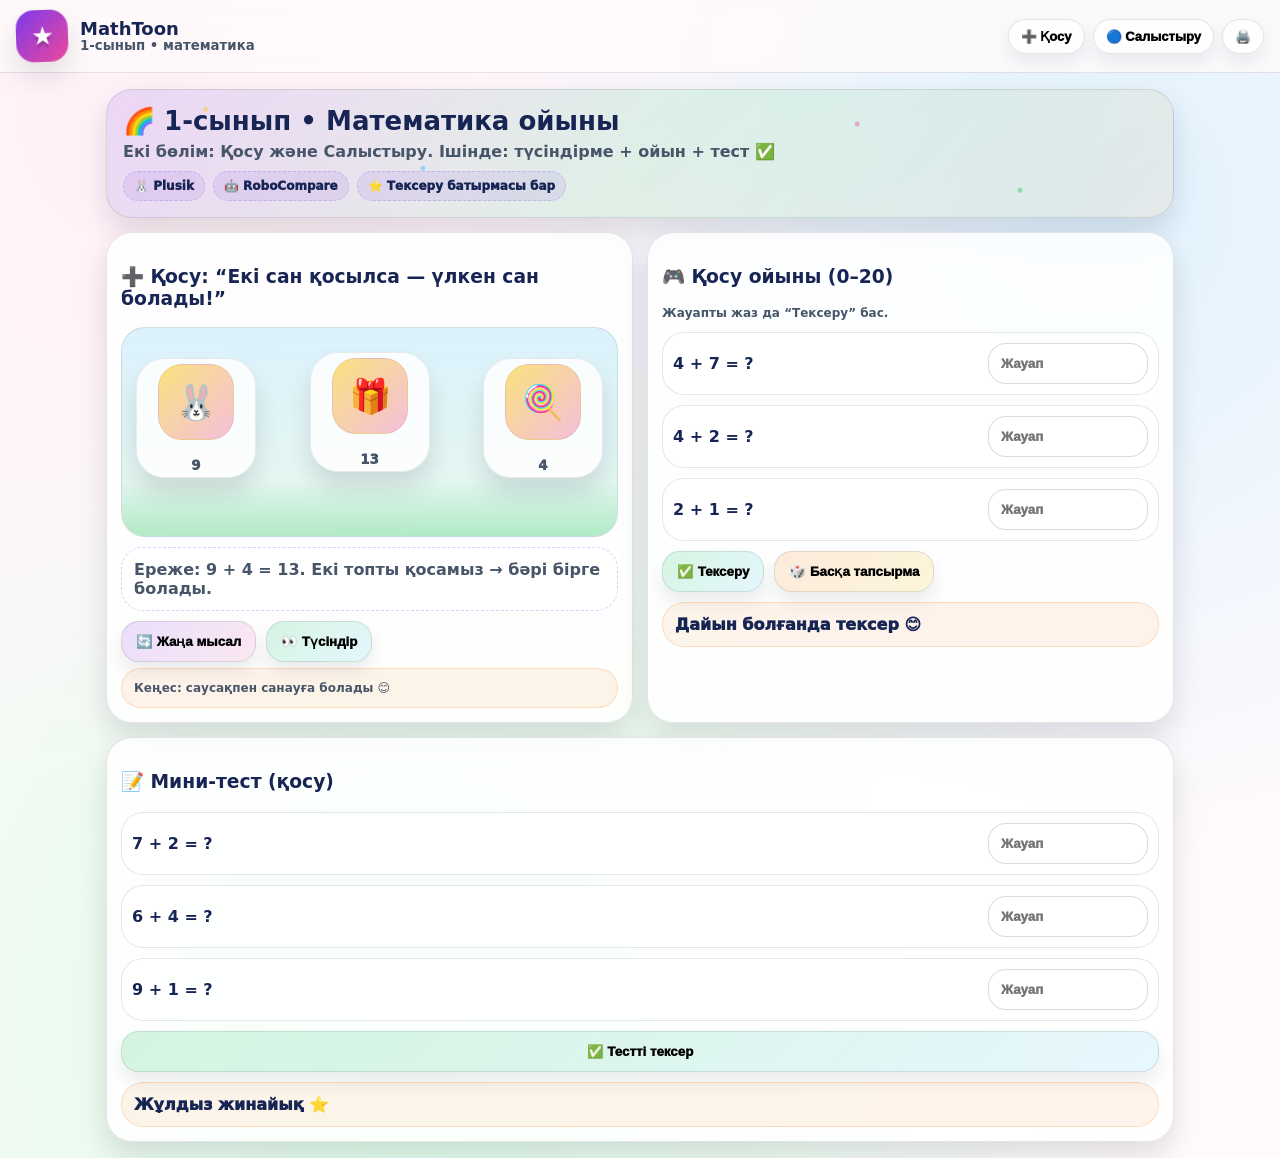
==== commit 9314be8f: "Update grade-1.html" ====
--- a/grade-1.html
+++ b/grade-1.html
@@ -237,7 +237,7 @@
     <div class="logo"></div>
     <div>
       <h1>MathToon</h1>
-      <small>1-сынып • мультяш математика</small>
+      <small>1-сынып •  математика</small>
     </div>
   </div>
   <div class="pills">
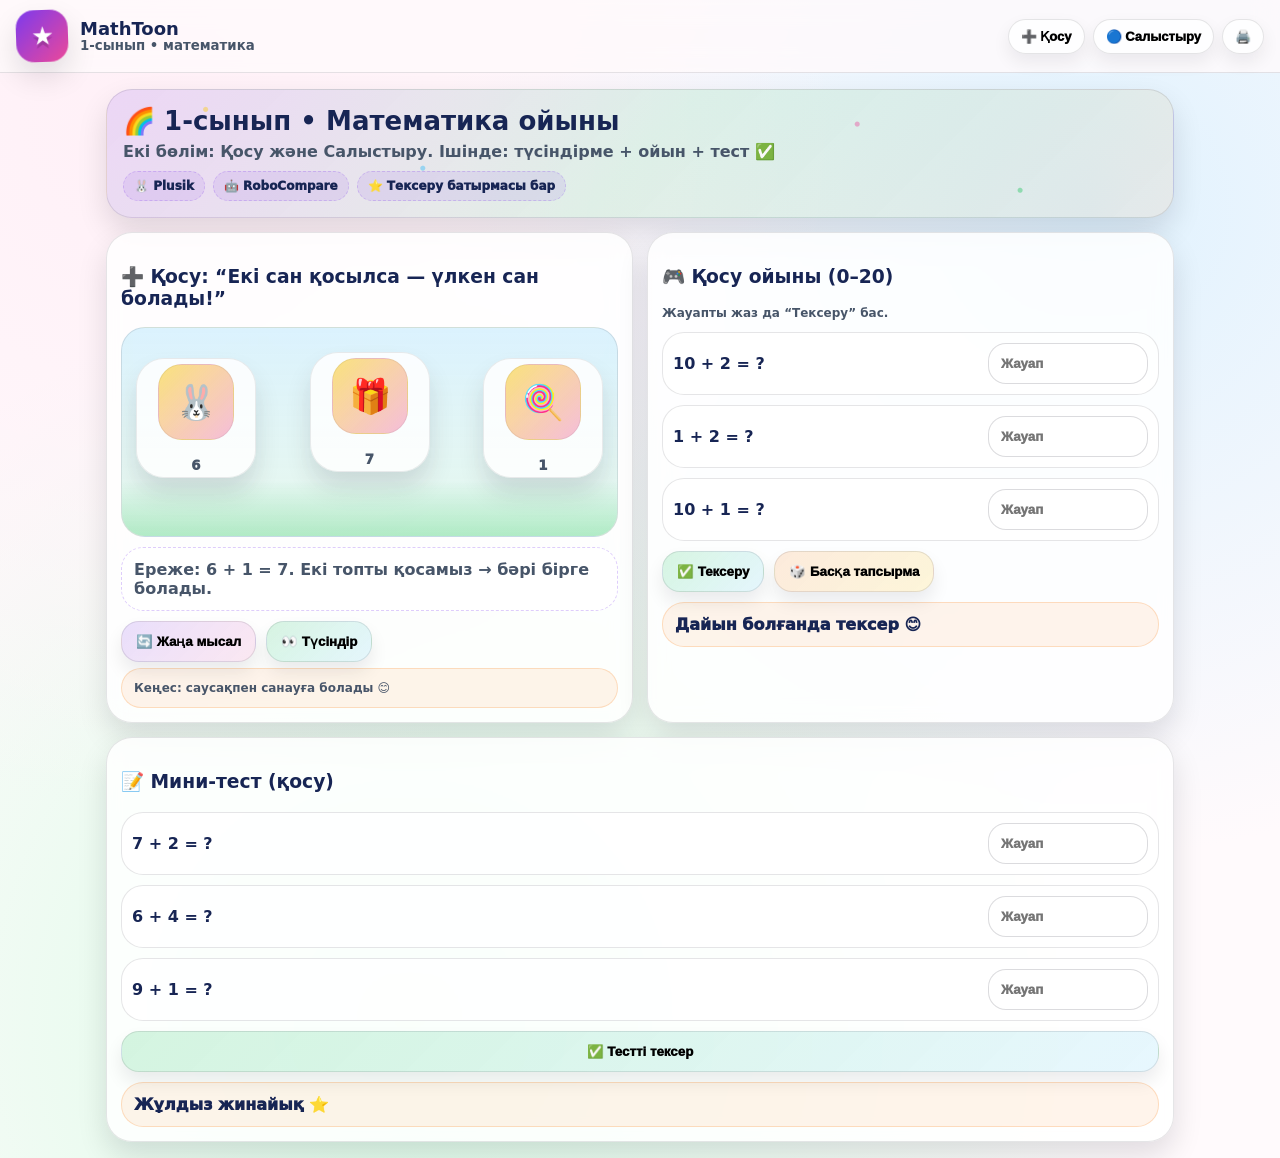
==== commit 1945e93e: "Update grade-1.html" ====
--- a/grade-1.html
+++ b/grade-1.html
@@ -363,7 +363,7 @@
         </div>
 
         <div class="bubble" id="cmpRule">
-          Ереже: үлкен санға “ауыз” ашылады. (>, <, =)
+          Ереже: салыстыру кезінде (> , <) белгісінің ашық бөлігі үлкен сан жағында орналасады. 
         </div>
 
         <div style="display:flex;gap:10px;flex-wrap:wrap;margin-top:10px">
